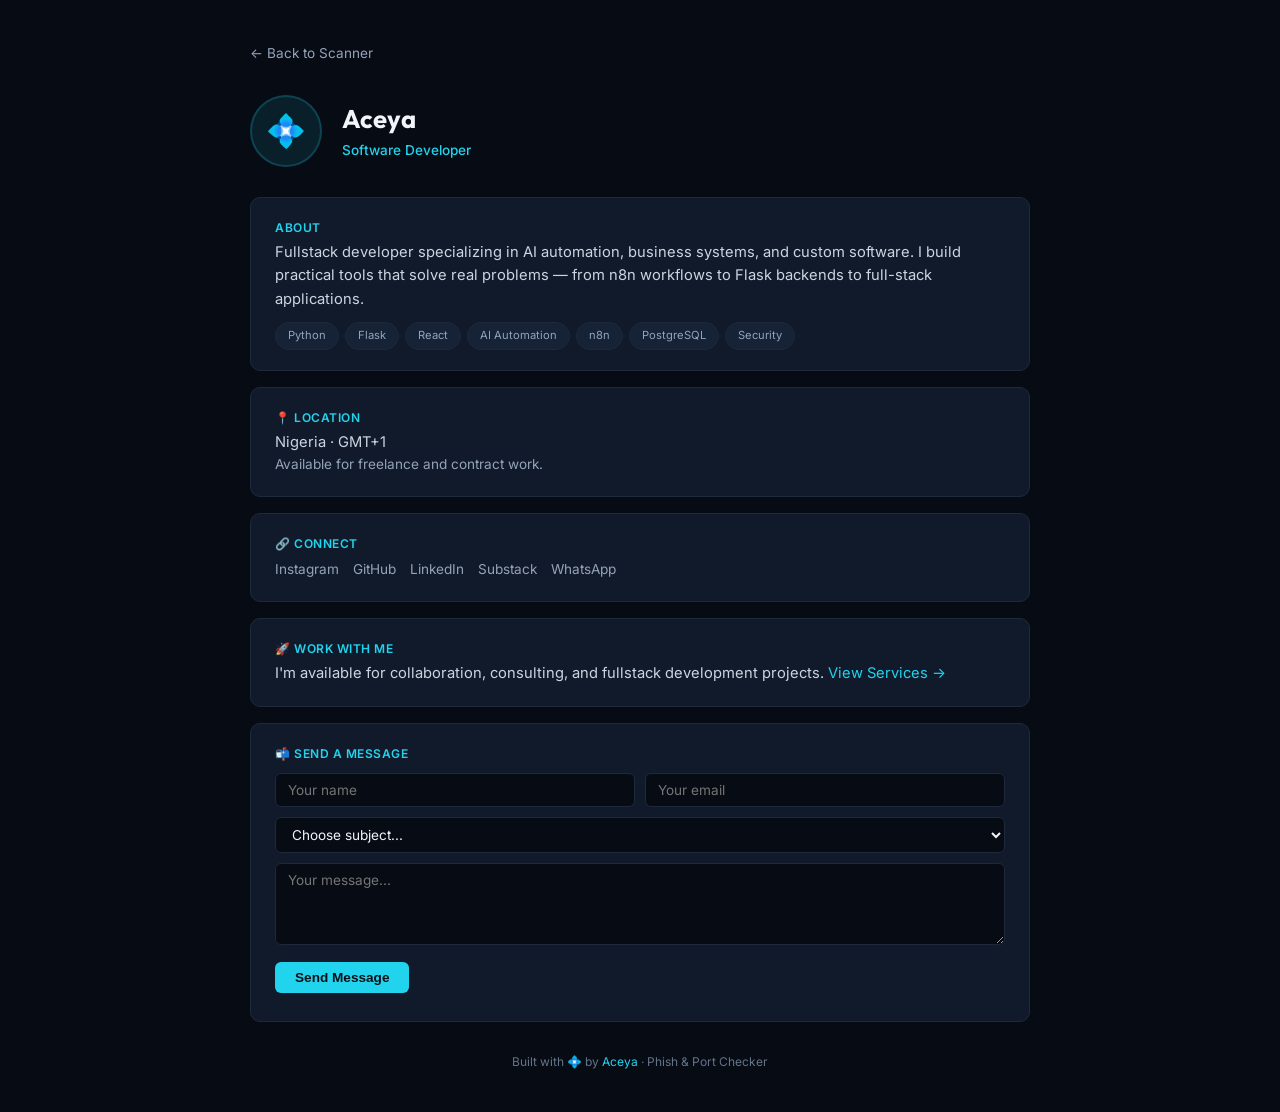
==== frontend/developer.html @ 5650d4c3 "initial commit" ====
<!DOCTYPE html>
<html lang="en">
<head>
    <meta charset="UTF-8" />
    <meta name="viewport" content="width=device-width, initial-scale=1.0" />
    <title>About · Phish&port</title>
    <link rel="icon" href="data:image/svg+xml,<svg xmlns='http://www.w3.org/2000/svg' viewBox='0 0 100 100'><text y='.9em' font-size='90'>💠</text></svg>" />
    <link rel="preconnect" href="https://fonts.googleapis.com" />
    <link href="https://fonts.googleapis.com/css2?family=Inter:wght@400;500;600;700&family=Outfit:wght@400;500;600;700;800&family=JetBrains+Mono:wght@400;500&display=swap" rel="stylesheet" />
    <style>
        :root {
            --bg: #070B14;
            --surface: #111A2A;
            --surface-2: #162235;
            --border: #1E293B;
            --text: #F1F5F9;
            --text-soft: #CBD5E1;
            --muted: #94A3B8;
            --faint: #64748B;
            --cyan: #22D3EE;
            --radius: 10px;
        }
        * { margin:0; padding:0; box-sizing:border-box; }
        body {
            background: var(--bg);
            color: var(--text);
            font-family: "Inter", system-ui, sans-serif;
            line-height: 1.6;
            padding: 40px 20px;
            max-width: 820px;
            margin: 0 auto;
        }
        a { color: var(--cyan); text-decoration: none; }
        a:hover { text-decoration: underline; }

        .back-link {
            display: inline-block;
            margin-bottom: 30px;
            font-size: 0.85rem;
            color: var(--muted);
        }
        .back-link:hover { color: var(--cyan); text-decoration: none; }

        .profile {
            display: flex;
            align-items: center;
            gap: 20px;
            margin-bottom: 30px;
        }
        .avatar {
            width: 72px;
            height: 72px;
            border-radius: 50%;
            background: rgba(34, 211, 238, 0.1);
            border: 2px solid rgba(34, 211, 238, 0.2);
            display: flex;
            align-items: center;
            justify-content: center;
            font-size: 2rem;
            flex-shrink: 0;
        }
        .profile h1 {
            font-family: "Outfit", sans-serif;
            font-size: 1.6rem;
            font-weight: 700;
        }
        .profile .role {
            color: var(--cyan);
            font-size: 0.85rem;
            font-weight: 500;
        }

        .section {
            background: var(--surface);
            border: 1px solid var(--border);
            border-radius: var(--radius);
            padding: 20px 24px;
            margin-bottom: 16px;
        }
        .section h2 {
            font-size: 0.75rem;
            font-weight: 600;
            color: var(--cyan);
            text-transform: uppercase;
            letter-spacing: 0.5px;
            margin-bottom: 4px;
        }
        .section p {
            color: var(--text-soft);
            font-size: 0.92rem;
        }
        .section .muted {
            color: var(--muted);
            font-size: 0.85rem;
        }

        .tags {
            display: flex;
            flex-wrap: wrap;
            gap: 6px;
            margin-top: 10px;
        }
        .tag {
            background: var(--surface-2);
            border: 1px solid var(--border);
            padding: 4px 12px;
            border-radius: 20px;
            font-size: 0.7rem;
            color: var(--muted);
        }

        .links {
            display: flex;
            flex-wrap: wrap;
            gap: 14px;
            margin-top: 6px;
        }
        .links a {
            font-size: 0.85rem;
            color: var(--muted);
            transition: 0.2s;
        }
        .links a:hover {
            color: var(--cyan);
            text-decoration: none;
        }

        .footer-note {
            margin-top: 30px;
            font-size: 0.75rem;
            color: var(--faint);
            text-align: center;
        }
        .footer-note a {
            color: var(--cyan);
        }

        input, select, textarea {
            font-family: "Inter", system-ui, sans-serif;
        }
        input:focus, select:focus, textarea:focus {
            outline: none;
            border-color: var(--cyan) !important;
            box-shadow: 0 0 0 2px rgba(34, 211, 238, 0.08);
        }

        @media (max-width: 500px) {
            .profile { flex-direction: column; text-align: center; }
            body { padding: 24px 16px; }
        }
    </style>
</head>
<body>

    <a href="/" class="back-link">← Back to Scanner</a>

    <div class="profile">
        <div class="avatar">💠</div>
        <div>
            <h1>Aceya</h1>
            <div class="role">Software Developer</div>
        </div>
    </div>

    <div class="section">
        <h2>About</h2>
        <p>
            Fullstack developer specializing in AI automation, business systems, and custom software.
            I build practical tools that solve real problems — from n8n workflows to Flask backends to full-stack applications.
        </p>
        <div class="tags">
            <span class="tag">Python</span>
            <span class="tag">Flask</span>
            <span class="tag">React</span>
            <span class="tag">AI Automation</span>
            <span class="tag">n8n</span>
            <span class="tag">PostgreSQL</span>
            <span class="tag">Security</span>
        </div>
    </div>

    <div class="section">
        <h2>📍 Location</h2>
        <p>Nigeria · GMT+1</p>
        <p class="muted">Available for freelance and contract work.</p>
    </div>

    <div class="section">
        <h2>🔗 Connect</h2>
        <div class="links">
            <a href="https://www.instagram.com/aceyathedeveloper/" target="_blank">Instagram</a>
            <a href="https://github.com/aceyatech-ui" target="_blank">GitHub</a>
            <a href="https://www.linkedin.com/in/chisom-okafor-5859b93a8" target="_blank">LinkedIn</a>
            <a href="https://aceyaai.substack.com" target="_blank">Substack</a>
            <a href="https://wa.me/2349057533854" target="_blank">WhatsApp</a>
        </div>
    </div>

    <div class="section">
        <h2>🚀 Work With Me</h2>
        <p>
            I'm available for collaboration, consulting, and fullstack development projects.
            <a href="https://aceya-systems.vercel.app/services.html" target="_blank">View Services →</a>
        </p>
    </div>

    <div class="section">
        <h2>📬 Send a Message</h2>
        <form id="contactForm" style="margin-top: 10px;">
            <div style="display:grid; grid-template-columns:1fr 1fr; gap:10px; margin-bottom:10px;">
                <input type="text" id="devName" placeholder="Your name" style="padding:8px 12px; background:#070B14; border:1px solid var(--border); border-radius:6px; color:var(--text); font-size:0.85rem; width:100%;" required />
                <input type="email" id="devEmail" placeholder="Your email" style="padding:8px 12px; background:#070B14; border:1px solid var(--border); border-radius:6px; color:var(--text); font-size:0.85rem; width:100%;" required />
            </div>
            <select id="devSubject" style="width:100%; padding:8px 12px; background:#070B14; border:1px solid var(--border); border-radius:6px; color:var(--text); font-size:0.85rem; margin-bottom:10px;">
                <option value="">Choose subject...</option>
                <option value="Complaint">Complaint</option>
                <option value="Inquiry">Inquiry</option>
                <option value="Collaboration">Collaboration</option>
                <option value="Partnership">Partnership</option>
                <option value="Other">Other</option>
            </select>
            <textarea id="devMessage" rows="4" placeholder="Your message..." style="width:100%; padding:8px 12px; background:#070B14; border:1px solid var(--border); border-radius:6px; color:var(--text); font-size:0.85rem; resize:vertical; font-family:inherit; margin-bottom:10px;" required></textarea>
            <button type="submit" style="padding:8px 20px; background:var(--cyan); color:#061018; border:none; border-radius:6px; font-weight:600; font-size:0.85rem; cursor:pointer;">Send Message</button>
            <div id="devFormResult" style="margin-top:8px; font-size:0.8rem; color:var(--muted);"></div>
        </form>
    </div>

    <div class="footer-note">
        Built with 💠 by <a href="/">Aceya</a> · Phish &amp; Port Checker
    </div>

    <script>
        document.getElementById('contactForm')?.addEventListener('submit', async function(e) {
            e.preventDefault();
            const name = document.getElementById('devName').value.trim();
            const email = document.getElementById('devEmail').value.trim();
            const subject = document.getElementById('devSubject').value;
            const message = document.getElementById('devMessage').value.trim();
            const result = document.getElementById('devFormResult');
            const btn = this.querySelector('button[type="submit"]');

            if (!name || !email || !subject || !message) {
                result.textContent = 'Please fill in all fields.';
                result.style.color = '#FB7185';
                return;
            }

            btn.disabled = true;
            btn.textContent = 'Sending...';
            result.textContent = '';

            try {
                const res = await fetch('/api/contact', {
                    method: 'POST',
                    headers: { 'Content-Type': 'application/json' },
                    body: JSON.stringify({ name, email, subject, message })
                });
                const data = await res.json();
                if (res.ok) {
                    result.textContent = '✅ Message sent! I\'ll get back to you soon.';
                    result.style.color = '#34D399';
                    this.reset();
                } else {
                    result.textContent = '❌ ' + (data.msg || 'Failed to send.');
                    result.style.color = '#FB7185';
                }
            } catch (err) {
                result.textContent = '❌ Network error. Please try again.';
                result.style.color = '#FB7185';
            }
            btn.disabled = false;
            btn.textContent = 'Send Message';
        });
    </script>
</body>
</html>
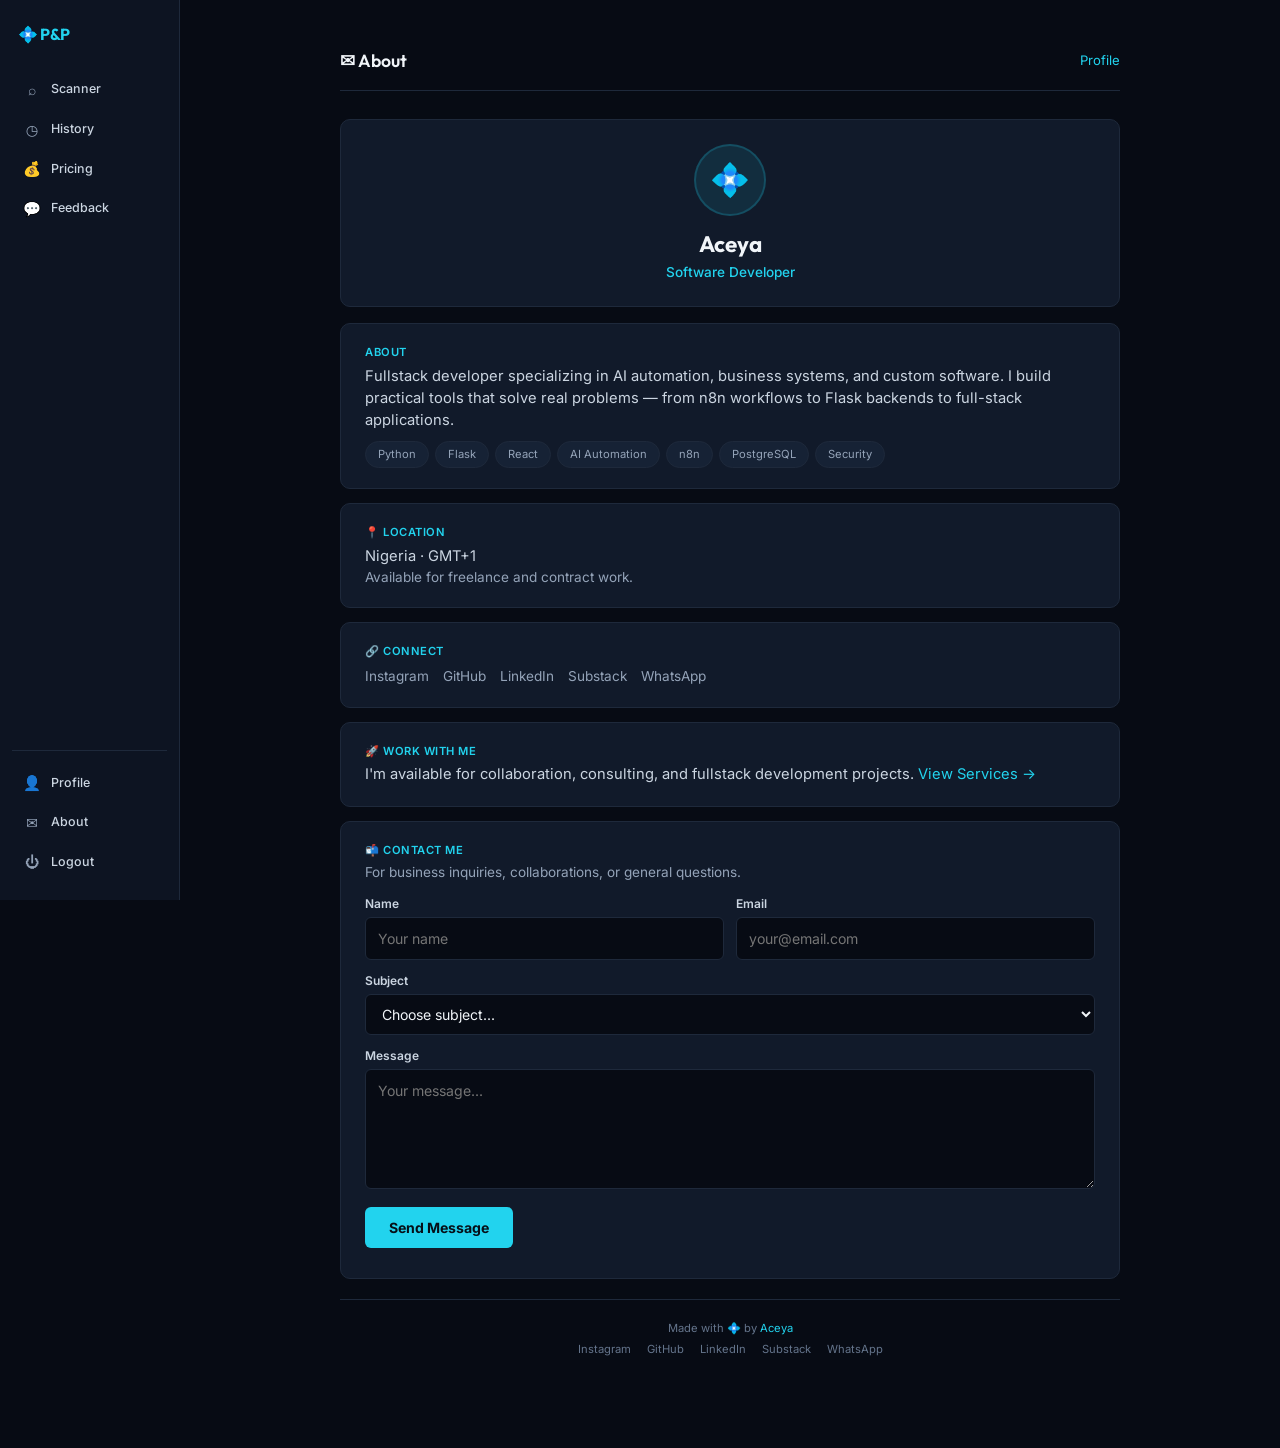
==== commit 3b9c8961: "Updated the frontend with new pages and modifications to existing ones. Added dashboard, feedback, h" ====
--- a/frontend/developer.html
+++ b/frontend/developer.html
@@ -3,51 +3,53 @@
 <head>
     <meta charset="UTF-8" />
     <meta name="viewport" content="width=device-width, initial-scale=1.0" />
-    <title>About · Phish&port</title>
+    <title>About · Phish & Port</title>
     <link rel="icon" href="data:image/svg+xml,<svg xmlns='http://www.w3.org/2000/svg' viewBox='0 0 100 100'><text y='.9em' font-size='90'>💠</text></svg>" />
+    <link rel="stylesheet" href="style.css" />
     <link rel="preconnect" href="https://fonts.googleapis.com" />
     <link href="https://fonts.googleapis.com/css2?family=Inter:wght@400;500;600;700&family=Outfit:wght@400;500;600;700;800&family=JetBrains+Mono:wght@400;500&display=swap" rel="stylesheet" />
     <style>
-        :root {
-            --bg: #070B14;
-            --surface: #111A2A;
-            --surface-2: #162235;
-            --border: #1E293B;
-            --text: #F1F5F9;
-            --text-soft: #CBD5E1;
-            --muted: #94A3B8;
-            --faint: #64748B;
-            --cyan: #22D3EE;
-            --radius: 10px;
-        }
-        * { margin:0; padding:0; box-sizing:border-box; }
-        body {
-            background: var(--bg);
-            color: var(--text);
-            font-family: "Inter", system-ui, sans-serif;
-            line-height: 1.6;
-            padding: 40px 20px;
+        .page {
             max-width: 820px;
             margin: 0 auto;
-        }
-        a { color: var(--cyan); text-decoration: none; }
-        a:hover { text-decoration: underline; }
-
-        .back-link {
-            display: inline-block;
-            margin-bottom: 30px;
-            font-size: 0.85rem;
+            padding: 24px 20px 40px;
+        }
+        .page-header {
+            display: flex;
+            justify-content: space-between;
+            align-items: center;
+            padding-bottom: 16px;
+            border-bottom: 1px solid var(--border);
+            margin-bottom: 28px;
+        }
+        .page-header h1 {
+            font-family: "Outfit", sans-serif;
+            font-size: 1.1rem;
+            font-weight: 600;
+            color: var(--text);
+            margin: 0;
+        }
+        .page-header .user {
             color: var(--muted);
-        }
-        .back-link:hover { color: var(--cyan); text-decoration: none; }
-
-        .profile {
-            display: flex;
-            align-items: center;
-            gap: 20px;
-            margin-bottom: 30px;
-        }
-        .avatar {
+            font-size: 0.82rem;
+        }
+        .page-header .user a {
+            color: var(--cyan);
+            text-decoration: none;
+        }
+        .page-header .user a:hover {
+            text-decoration: underline;
+        }
+
+        .profile-card {
+            background: var(--surface);
+            border: 1px solid var(--border);
+            border-radius: 10px;
+            padding: 24px;
+            text-align: center;
+            margin-bottom: 16px;
+        }
+        .profile-card .avatar {
             width: 72px;
             height: 72px;
             border-radius: 50%;
@@ -57,14 +59,14 @@
             align-items: center;
             justify-content: center;
             font-size: 2rem;
-            flex-shrink: 0;
-        }
-        .profile h1 {
+            margin: 0 auto 12px;
+        }
+        .profile-card .name {
             font-family: "Outfit", sans-serif;
-            font-size: 1.6rem;
+            font-size: 1.4rem;
             font-weight: 700;
         }
-        .profile .role {
+        .profile-card .role {
             color: var(--cyan);
             font-size: 0.85rem;
             font-weight: 500;
@@ -73,21 +75,22 @@
         .section {
             background: var(--surface);
             border: 1px solid var(--border);
-            border-radius: var(--radius);
+            border-radius: 10px;
             padding: 20px 24px;
-            margin-bottom: 16px;
+            margin-bottom: 14px;
         }
         .section h2 {
-            font-size: 0.75rem;
+            font-size: 0.7rem;
             font-weight: 600;
             color: var(--cyan);
             text-transform: uppercase;
             letter-spacing: 0.5px;
-            margin-bottom: 4px;
+            margin: 0 0 4px;
         }
         .section p {
             color: var(--text-soft);
             font-size: 0.92rem;
+            margin: 0;
         }
         .section .muted {
             color: var(--muted);
@@ -118,6 +121,7 @@
         .links a {
             font-size: 0.85rem;
             color: var(--muted);
+            text-decoration: none;
             transition: 0.2s;
         }
         .links a:hover {
@@ -125,109 +129,258 @@
             text-decoration: none;
         }
 
-        .footer-note {
-            margin-top: 30px;
+        /* Contact form */
+        .contact-form input,
+        .contact-form select,
+        .contact-form textarea {
+            width: 100%;
+            padding: 10px 12px;
+            background: var(--bg);
+            border: 1px solid var(--border);
+            border-radius: 6px;
+            color: var(--text);
+            font-size: 0.88rem;
+            font-family: "Inter", system-ui, sans-serif;
+        }
+        .contact-form input:focus,
+        .contact-form select:focus,
+        .contact-form textarea:focus {
+            outline: none;
+            border-color: var(--cyan);
+            box-shadow: 0 0 0 2px rgba(34, 211, 238, 0.08);
+        }
+        .contact-form textarea {
+            resize: vertical;
+            min-height: 120px;
+        }
+        .contact-form .form-group {
+            margin-bottom: 12px;
+        }
+        .contact-form .form-group label {
+            display: block;
             font-size: 0.75rem;
+            font-weight: 600;
+            color: var(--text-soft);
+            margin-bottom: 4px;
+        }
+        .contact-form .btn {
+            padding: 10px 24px;
+            background: var(--cyan);
+            color: #061018;
+            border: none;
+            border-radius: 6px;
+            font-weight: 700;
+            font-size: 0.88rem;
+            cursor: pointer;
+            transition: 0.2s;
+        }
+        .contact-form .btn:hover {
+            background: #67E8F9;
+        }
+        .contact-form .btn:disabled {
+            opacity: 0.4;
+            cursor: not-allowed;
+        }
+        .contact-form .result {
+            margin-top: 10px;
+            font-size: 0.85rem;
+        }
+        .contact-form .result.success {
+            color: var(--green);
+        }
+        .contact-form .result.error {
+            color: var(--red);
+        }
+        .form-row {
+            display: grid;
+            grid-template-columns: 1fr 1fr;
+            gap: 12px;
+        }
+
+        .page-footer {
+            text-align: center;
+            padding: 20px 0 10px;
+            border-top: 1px solid var(--border);
+            margin-top: 20px;
+        }
+        .page-footer .links {
+            display: flex;
+            justify-content: center;
+            gap: 16px;
+            flex-wrap: wrap;
+            margin-top: 4px;
+        }
+        .page-footer .links a {
             color: var(--faint);
-            text-align: center;
-        }
-        .footer-note a {
-            color: var(--cyan);
-        }
-
-        input, select, textarea {
-            font-family: "Inter", system-ui, sans-serif;
-        }
-        input:focus, select:focus, textarea:focus {
-            outline: none;
-            border-color: var(--cyan) !important;
-            box-shadow: 0 0 0 2px rgba(34, 211, 238, 0.08);
-        }
-
-        @media (max-width: 500px) {
-            .profile { flex-direction: column; text-align: center; }
-            body { padding: 24px 16px; }
+            font-size: 0.7rem;
+            text-decoration: none;
+            transition: color 0.2s;
+        }
+        .page-footer .links a:hover {
+            color: var(--cyan);
+        }
+        .page-footer p {
+            font-size: 0.7rem;
+            color: var(--faint);
+            margin: 0 0 4px;
+        }
+        .page-footer p a {
+            color: var(--cyan);
+            text-decoration: none;
+        }
+
+        @media (max-width: 600px) {
+            .page {
+                padding: 16px 14px 30px;
+            }
+            .profile-card {
+                padding: 18px 16px;
+            }
+            .section {
+                padding: 16px 18px;
+            }
+            .form-row {
+                grid-template-columns: 1fr;
+            }
         }
     </style>
 </head>
 <body>
 
-    <a href="/" class="back-link">← Back to Scanner</a>
-
-    <div class="profile">
-        <div class="avatar">💠</div>
-        <div>
-            <h1>Aceya</h1>
-            <div class="role">Software Developer</div>
+    <!-- Sidebar -->
+    <aside class="sidebar" id="sidebar">
+        <div class="logo">💠 P&amp;P</div>
+        <nav>
+            <a href="newscan.html"><span>⌕</span> Scanner</a>
+            <a href="history.html"><span>◷</span> History</a>
+            <a href="pricing.html"><span>💰</span> Pricing</a>
+            <a href="feedback.html"><span>💬</span> Feedback</a>
+        </nav>
+        <div class="sidebar-footer">
+            <a href="dashboard.html"><span>👤</span> Profile</a>
+            <a href="developer.html" class="active"><span>✉</span> About</a>
+            <a href="logout.html"><span>⏻</span> Logout</a>
         </div>
-    </div>
-
-    <div class="section">
-        <h2>About</h2>
-        <p>
-            Fullstack developer specializing in AI automation, business systems, and custom software.
-            I build practical tools that solve real problems — from n8n workflows to Flask backends to full-stack applications.
-        </p>
-        <div class="tags">
-            <span class="tag">Python</span>
-            <span class="tag">Flask</span>
-            <span class="tag">React</span>
-            <span class="tag">AI Automation</span>
-            <span class="tag">n8n</span>
-            <span class="tag">PostgreSQL</span>
-            <span class="tag">Security</span>
+    </aside>
+
+    <!-- Main -->
+    <main class="main-content">
+
+        <div class="page">
+
+            <!-- Header -->
+            <header class="page-header">
+                <h1>✉ About</h1>
+                <div class="user">
+                    <span id="username-display"></span>
+                    <a href="dashboard.html">Profile</a>
+                </div>
+            </header>
+
+            <!-- Profile -->
+            <div class="profile-card">
+                <div class="avatar">💠</div>
+                <div class="name">Aceya</div>
+                <div class="role">Software Developer</div>
+            </div>
+
+            <!-- About -->
+            <div class="section">
+                <h2>About</h2>
+                <p>
+                    Fullstack developer specializing in AI automation, business systems, and custom software.
+                    I build practical tools that solve real problems — from n8n workflows to Flask backends to full-stack applications.
+                </p>
+                <div class="tags">
+                    <span class="tag">Python</span>
+                    <span class="tag">Flask</span>
+                    <span class="tag">React</span>
+                    <span class="tag">AI Automation</span>
+                    <span class="tag">n8n</span>
+                    <span class="tag">PostgreSQL</span>
+                    <span class="tag">Security</span>
+                </div>
+            </div>
+
+            <!-- Location -->
+            <div class="section">
+                <h2>📍 Location</h2>
+                <p>Nigeria · GMT+1</p>
+                <p class="muted">Available for freelance and contract work.</p>
+            </div>
+
+            <!-- Connect -->
+            <div class="section">
+                <h2>🔗 Connect</h2>
+                <div class="links">
+                    <a href="https://www.instagram.com/aceyathedeveloper/" target="_blank">Instagram</a>
+                    <a href="https://github.com/aceyatech-ui" target="_blank">GitHub</a>
+                    <a href="https://www.linkedin.com/in/chisom-okafor-5859b93a8" target="_blank">LinkedIn</a>
+                    <a href="https://aceyaai.substack.com" target="_blank">Substack</a>
+                    <a href="https://wa.me/2349057533854" target="_blank">WhatsApp</a>
+                </div>
+            </div>
+
+            <!-- Services -->
+            <div class="section">
+                <h2>🚀 Work With Me</h2>
+                <p>
+                    I'm available for collaboration, consulting, and fullstack development projects.
+                    <a href="https://aceya-service-page.vercel.app" target="_blank" style="color:var(--cyan);">View Services →</a>
+                </p>
+            </div>
+
+            <!-- Contact Form -->
+            <div class="section">
+                <h2>📬 Contact Me</h2>
+                <p style="font-size:0.85rem;color:var(--muted);margin-bottom:12px;">
+                    For business inquiries, collaborations, or general questions.
+                </p>
+                <form class="contact-form" id="contactForm">
+                    <div class="form-row">
+                        <div class="form-group">
+                            <label for="devName">Name</label>
+                            <input type="text" id="devName" placeholder="Your name" required />
+                        </div>
+                        <div class="form-group">
+                            <label for="devEmail">Email</label>
+                            <input type="email" id="devEmail" placeholder="your@email.com" required />
+                        </div>
+                    </div>
+                    <div class="form-group">
+                        <label for="devSubject">Subject</label>
+                        <select id="devSubject">
+                            <option value="">Choose subject...</option>
+                            <option value="Business Inquiry">💼 Business Inquiry</option>
+                            <option value="Collaboration">🤝 Collaboration</option>
+                            <option value="Partnership">🔗 Partnership</option>
+                            <option value="Other">📬 Other</option>
+                        </select>
+                    </div>
+                    <div class="form-group">
+                        <label for="devMessage">Message</label>
+                        <textarea id="devMessage" rows="4" placeholder="Your message..." required></textarea>
+                    </div>
+                    <button type="submit" class="btn">Send Message</button>
+                    <div class="result" id="devFormResult"></div>
+                </form>
+            </div>
+
+            <!-- Footer -->
+            <footer class="page-footer">
+                <p>Made with 💠 by <a href="developer.html">Aceya</a></p>
+                <div class="links">
+                    <a href="https://www.instagram.com/aceyathedeveloper/" target="_blank">Instagram</a>
+                    <a href="https://github.com/aceyatech-ui" target="_blank">GitHub</a>
+                    <a href="https://www.linkedin.com/in/chisom-okafor-5859b93a8" target="_blank">LinkedIn</a>
+                    <a href="https://aceyaai.substack.com" target="_blank">Substack</a>
+                    <a href="https://wa.me/2349057533854" target="_blank">WhatsApp</a>
+                </div>
+            </footer>
+
         </div>
-    </div>
-
-    <div class="section">
-        <h2>📍 Location</h2>
-        <p>Nigeria · GMT+1</p>
-        <p class="muted">Available for freelance and contract work.</p>
-    </div>
-
-    <div class="section">
-        <h2>🔗 Connect</h2>
-        <div class="links">
-            <a href="https://www.instagram.com/aceyathedeveloper/" target="_blank">Instagram</a>
-            <a href="https://github.com/aceyatech-ui" target="_blank">GitHub</a>
-            <a href="https://www.linkedin.com/in/chisom-okafor-5859b93a8" target="_blank">LinkedIn</a>
-            <a href="https://aceyaai.substack.com" target="_blank">Substack</a>
-            <a href="https://wa.me/2349057533854" target="_blank">WhatsApp</a>
-        </div>
-    </div>
-
-    <div class="section">
-        <h2>🚀 Work With Me</h2>
-        <p>
-            I'm available for collaboration, consulting, and fullstack development projects.
-            <a href="https://aceya-systems.vercel.app/services.html" target="_blank">View Services →</a>
-        </p>
-    </div>
-
-    <div class="section">
-        <h2>📬 Send a Message</h2>
-        <form id="contactForm" style="margin-top: 10px;">
-            <div style="display:grid; grid-template-columns:1fr 1fr; gap:10px; margin-bottom:10px;">
-                <input type="text" id="devName" placeholder="Your name" style="padding:8px 12px; background:#070B14; border:1px solid var(--border); border-radius:6px; color:var(--text); font-size:0.85rem; width:100%;" required />
-                <input type="email" id="devEmail" placeholder="Your email" style="padding:8px 12px; background:#070B14; border:1px solid var(--border); border-radius:6px; color:var(--text); font-size:0.85rem; width:100%;" required />
-            </div>
-            <select id="devSubject" style="width:100%; padding:8px 12px; background:#070B14; border:1px solid var(--border); border-radius:6px; color:var(--text); font-size:0.85rem; margin-bottom:10px;">
-                <option value="">Choose subject...</option>
-                <option value="Complaint">Complaint</option>
-                <option value="Inquiry">Inquiry</option>
-                <option value="Collaboration">Collaboration</option>
-                <option value="Partnership">Partnership</option>
-                <option value="Other">Other</option>
-            </select>
-            <textarea id="devMessage" rows="4" placeholder="Your message..." style="width:100%; padding:8px 12px; background:#070B14; border:1px solid var(--border); border-radius:6px; color:var(--text); font-size:0.85rem; resize:vertical; font-family:inherit; margin-bottom:10px;" required></textarea>
-            <button type="submit" style="padding:8px 20px; background:var(--cyan); color:#061018; border:none; border-radius:6px; font-weight:600; font-size:0.85rem; cursor:pointer;">Send Message</button>
-            <div id="devFormResult" style="margin-top:8px; font-size:0.8rem; color:var(--muted);"></div>
-        </form>
-    </div>
-
-    <div class="footer-note">
-        Built with 💠 by <a href="/">Aceya</a> · Phish &amp; Port Checker
-    </div>
+
+    </main>
 
     <script>
         document.getElementById('contactForm')?.addEventListener('submit', async function(e) {
@@ -241,13 +394,14 @@
 
             if (!name || !email || !subject || !message) {
                 result.textContent = 'Please fill in all fields.';
-                result.style.color = '#FB7185';
+                result.className = 'result error';
                 return;
             }
 
             btn.disabled = true;
             btn.textContent = 'Sending...';
             result.textContent = '';
+            result.className = 'result';
 
             try {
                 const res = await fetch('/api/contact', {
@@ -258,19 +412,20 @@
                 const data = await res.json();
                 if (res.ok) {
                     result.textContent = '✅ Message sent! I\'ll get back to you soon.';
-                    result.style.color = '#34D399';
+                    result.className = 'result success';
                     this.reset();
                 } else {
                     result.textContent = '❌ ' + (data.msg || 'Failed to send.');
-                    result.style.color = '#FB7185';
+                    result.className = 'result error';
                 }
             } catch (err) {
                 result.textContent = '❌ Network error. Please try again.';
-                result.style.color = '#FB7185';
+                result.className = 'result error';
             }
             btn.disabled = false;
             btn.textContent = 'Send Message';
         });
     </script>
+
 </body>
 </html>
--- a/frontend/style.css
+++ b/frontend/style.css
@@ -0,0 +1,680 @@
+/* =========================================================
+   Phish&port Checker — Complete Styles
+   ========================================================= */
+
+:root {
+    --bg: #070B14;
+    --sidebar: #0D1422;
+    --surface: #111A2A;
+    --surface-2: #162235;
+    --border: #1E293B;
+    --border-light: #30445F;
+    --text: #F1F5F9;
+    --text-soft: #CBD5E1;
+    --muted: #94A3B8;
+    --faint: #64748B;
+    --cyan: #22D3EE;
+    --blue: #38BDF8;
+    --green: #34D399;
+    --amber: #FBBF24;
+    --red: #FB7185;
+    --radius: 10px;
+}
+
+* { margin:0; padding:0; box-sizing:border-box; }
+html { scroll-behavior: smooth; }
+body {
+    background: var(--bg);
+    color: var(--text);
+    font-family: "Inter", system-ui, sans-serif;
+    min-height: 100vh;
+    line-height: 1.5;
+}
+button, input, select, textarea { font: inherit; }
+button { cursor: pointer; }
+a { color: inherit; text-decoration: none; }
+
+/* =========================================================
+   SIDEBAR
+   ========================================================= */
+
+.sidebar {
+    width: 180px;
+    background: var(--sidebar);
+    border-right: 1px solid var(--border);
+    padding: 20px 12px;
+    display: flex;
+    flex-direction: column;
+    position: fixed;
+    inset: 0 auto 0 0;
+    z-index: 50;
+}
+
+.logo {
+    font-family: "Outfit", sans-serif;
+    font-size: 1rem;
+    font-weight: 700;
+    color: var(--cyan);
+    padding: 2px 6px;
+    margin-bottom: 24px;
+    letter-spacing: -0.3px;
+}
+
+.sidebar nav { display: flex; flex-direction: column; gap: 4px; }
+.sidebar nav a,
+.sidebar-footer a {
+    min-height: 34px;
+    display: flex;
+    align-items: center;
+    gap: 10px;
+    padding: 6px 10px;
+    border-radius: 6px;
+    color: var(--text-soft);
+    font-size: 0.78rem;
+    font-weight: 500;
+    border: 1px solid transparent;
+    transition: 0.15s ease;
+}
+.sidebar nav a span,
+.sidebar-footer a span { width: 18px; text-align: center; color: var(--muted); font-size: 0.9rem; }
+.sidebar nav a:hover,
+.sidebar-footer a:hover {
+    background: var(--surface);
+    border-color: var(--border);
+    color: var(--text);
+}
+.sidebar nav a.active {
+    background: rgba(34, 211, 238, 0.08);
+    border-color: rgba(34, 211, 238, 0.2);
+    color: var(--cyan);
+}
+.sidebar nav a.active span { color: var(--cyan); }
+
+.sidebar-footer {
+    margin-top: auto;
+    padding-top: 14px;
+    border-top: 1px solid var(--border);
+    display: flex;
+    flex-direction: column;
+    gap: 4px;
+}
+.sidebar-footer #upgrade-btn {
+    background: rgba(34, 211, 238, 0.07);
+    border-color: rgba(34, 211, 238, 0.15);
+    color: var(--cyan) !important;
+}
+.sidebar-footer #upgrade-btn:hover { background: rgba(34, 211, 238, 0.14); }
+
+/* =========================================================
+   MAIN
+   ========================================================= */
+
+.main-content {
+    margin-left: 180px;
+    width: calc(100% - 180px);
+    min-height: 100vh;
+    padding: 24px 32px 40px;
+}
+.main-content > * { max-width: 1000px; margin-left: auto; margin-right: auto; }
+
+/* =========================================================
+   HEADER
+   ========================================================= */
+
+header {
+    display: flex;
+    justify-content: space-between;
+    align-items: center;
+    margin-bottom: 28px;
+    min-height: 40px;
+}
+.greeting {
+    font-family: "Outfit", sans-serif;
+    font-size: 1.1rem;
+    font-weight: 600;
+}
+.username-display {
+    font-family: "Outfit", sans-serif;
+    font-weight: 600;
+    color: var(--text);
+}
+.user-info {
+    display: flex;
+    align-items: center;
+    gap: 12px;
+    color: var(--muted);
+    font-size: 0.85rem;
+}
+.upgrade-btn {
+    border: 1px solid rgba(34, 211, 238, 0.3);
+    background: rgba(34, 211, 238, 0.08);
+    color: var(--cyan);
+    padding: 5px 14px;
+    border-radius: 6px;
+    font-size: 0.72rem;
+    font-weight: 600;
+    transition: 0.15s ease;
+}
+.upgrade-btn:hover { background: rgba(34, 211, 238, 0.16); }
+
+/* =========================================================
+   VIEWS
+   ========================================================= */
+
+.view { display: block; }
+
+/* =========================================================
+   SCANNER CARD
+   ========================================================= */
+
+.scanner-card {
+    padding: 28px 28px 24px;
+    background: var(--surface);
+    border: 1px solid var(--border);
+    border-radius: var(--radius);
+    margin-bottom: 20px;
+}
+
+.scanner-header h2 {
+    font-family: "Outfit", sans-serif;
+    font-size: 1.3rem;
+    font-weight: 700;
+    color: var(--text);
+}
+.scanner-sub {
+    font-size: 0.95rem;
+    color: var(--cyan);
+    font-weight: 500;
+    margin-top: 4px;
+}
+.scanner-desc {
+    font-size: 0.85rem;
+    color: var(--muted);
+    margin-top: 6px;
+}
+
+.free-counter {
+    font-size: 0.85rem;
+    color: var(--muted);
+    margin: 16px 0 12px;
+}
+.counter-num {
+    color: var(--cyan);
+    font-weight: 700;
+    font-size: 0.95rem;
+}
+
+.scan-row {
+    display: flex;
+    gap: 10px;
+}
+.scan-row input {
+    flex: 1;
+    padding: 12px 16px;
+    background: var(--bg);
+    border: 1px solid var(--border);
+    border-radius: 8px;
+    color: var(--text);
+    font-size: 0.9rem;
+}
+.scan-row input:focus {
+    outline: none;
+    border-color: var(--cyan);
+    box-shadow: 0 0 0 3px rgba(34, 211, 238, 0.08);
+}
+.scan-row input::placeholder { color: var(--faint); }
+.scan-row button {
+    padding: 12px 28px;
+    background: var(--cyan);
+    color: #061018;
+    border: none;
+    border-radius: 8px;
+    font-weight: 700;
+    font-size: 0.9rem;
+    transition: 0.15s ease;
+}
+.scan-row button:hover { background: #67E8F9; }
+.scan-row button:disabled { opacity: 0.4; cursor: not-allowed; }
+#scan-message { margin-top: 12px; font-size: 0.85rem; color: var(--muted); }
+#scan-message a { color: var(--cyan); font-weight: 500; }
+
+/* =========================================================
+   STATS ROW
+   ========================================================= */
+
+.stats-row {
+    display: grid;
+    grid-template-columns: repeat(3, 1fr);
+    gap: 14px;
+    margin-bottom: 20px;
+}
+.stat {
+    padding: 16px 18px;
+    background: var(--surface);
+    border: 1px solid var(--border);
+    border-radius: var(--radius);
+}
+.stat-label {
+    display: block;
+    font-size: 0.72rem;
+    color: var(--muted);
+    text-transform: uppercase;
+    letter-spacing: 0.4px;
+    font-weight: 500;
+}
+.stat-value {
+    font-size: 1.5rem;
+    font-weight: 700;
+    margin-top: 4px;
+}
+.stat-safe .stat-value { color: var(--green); }
+.stat-findings .stat-value { color: var(--amber); }
+
+/* =========================================================
+   HISTORY
+   ========================================================= */
+
+.history-card {
+    background: var(--surface);
+    border: 1px solid var(--border);
+    border-radius: var(--radius);
+    overflow: hidden;
+}
+.history-header {
+    display: flex;
+    justify-content: space-between;
+    align-items: center;
+    padding: 12px 18px;
+    border-bottom: 1px solid var(--border);
+    font-size: 0.88rem;
+    font-weight: 600;
+    color: var(--text-soft);
+}
+#scan-list .scan-item {
+    display: grid;
+    grid-template-columns: 1fr auto 100px;
+    gap: 14px;
+    align-items: center;
+    padding: 10px 18px;
+    border-bottom: 1px solid rgba(30, 41, 59, 0.5);
+    cursor: pointer;
+    font-size: 0.85rem;
+    transition: 0.1s ease;
+}
+#scan-list .scan-item:last-child { border-bottom: none; }
+#scan-list .scan-item:hover { background: var(--surface-2); }
+.scan-item .target { font-weight: 500; overflow: hidden; text-overflow: ellipsis; white-space: nowrap; }
+.scan-item .score {
+    padding: 3px 10px;
+    border-radius: 4px;
+    font-size: 0.68rem;
+    font-weight: 650;
+    text-align: center;
+}
+.score.excellent { background: rgba(52, 211, 153, 0.12); color: var(--green); }
+.score.good { background: rgba(56, 189, 248, 0.12); color: var(--blue); }
+.score.warning { background: rgba(251, 191, 36, 0.12); color: var(--amber); }
+.score.critical { background: rgba(251, 113, 133, 0.12); color: var(--red); }
+.scan-item .date { color: var(--faint); font-size: 0.68rem; text-align: right; }
+
+/* =========================================================
+   RESULT VIEW
+   ========================================================= */
+
+.back-btn {
+    padding: 6px 14px;
+    background: var(--surface);
+    border: 1px solid var(--border);
+    border-radius: 6px;
+    color: var(--text-soft);
+    font-size: 0.82rem;
+    margin-bottom: 16px;
+}
+.back-btn:hover { color: var(--cyan); }
+
+.score-ring {
+    padding: 24px;
+    background: var(--surface);
+    border: 1px solid var(--border);
+    border-radius: var(--radius);
+    text-align: center;
+    margin-bottom: 16px;
+}
+.score-ring .circle {
+    width: 120px;
+    height: 120px;
+    border-radius: 50%;
+    display: inline-flex;
+    align-items: center;
+    justify-content: center;
+}
+.score-ring .circle .inner {
+    width: 84px;
+    height: 84px;
+    border-radius: 50%;
+    background: var(--surface);
+    display: flex;
+    flex-direction: column;
+    align-items: center;
+    justify-content: center;
+}
+.score-ring .circle .inner .number { font-size: 2.2rem; font-weight: 750; line-height: 1; }
+.score-ring .circle .inner .total { font-size: 0.65rem; color: var(--muted); }
+.score-ring .verdict { font-size: 1.1rem; font-weight: 700; margin-top: 10px; }
+.score-ring .subtext { font-size: 0.85rem; color: var(--muted); margin-top: 4px; }
+
+.breakdown {
+    background: var(--surface);
+    border: 1px solid var(--border);
+    border-radius: var(--radius);
+    padding: 16px 18px;
+    margin: 14px 0;
+}
+.breakdown td { padding: 6px 0; border-bottom: 1px solid rgba(30,41,59,0.5); }
+.breakdown tr:last-child td { border-bottom: none; }
+.breakdown .cat-name { color: var(--text-soft); font-size: 0.85rem; }
+.breakdown .cat-score { font-weight: 700; text-align: right; font-size: 0.85rem; }
+
+.findings { margin: 16px 0; }
+.findings h3 { font-size: 0.92rem; margin-bottom: 10px; }
+.finding {
+    padding: 14px 16px;
+    background: var(--surface);
+    border: 1px solid var(--border);
+    border-left: 3px solid var(--cyan);
+    border-radius: 6px;
+    margin-bottom: 8px;
+}
+.finding.critical { border-left-color: var(--red); }
+.finding.high { border-left-color: var(--orange); }
+.finding.medium { border-left-color: var(--amber); }
+.finding.low { border-left-color: var(--blue); }
+.finding .severity { font-size: 0.58rem; text-transform: uppercase; letter-spacing: 0.5px; font-weight: 700; }
+.finding.critical .severity { color: var(--red); }
+.finding.high .severity { color: var(--orange); }
+.finding.medium .severity { color: var(--amber); }
+.finding.low .severity { color: var(--blue); }
+.finding .title { font-size: 0.9rem; font-weight: 600; }
+.finding .detail { font-size: 0.82rem; color: var(--muted); }
+.finding .evidence {
+    display: inline-block;
+    margin-top: 6px;
+    padding: 3px 8px;
+    background: var(--bg);
+    border: 1px solid var(--border);
+    border-radius: 4px;
+    font-family: "JetBrains Mono", monospace;
+    font-size: 0.68rem;
+    color: var(--text-soft);
+}
+.finding .recommendation { font-size: 0.82rem; color: var(--text-soft); margin-top: 6px; }
+.finding .recommendation strong { color: var(--cyan); }
+
+.download-pdf {
+    padding: 10px 20px;
+    background: var(--cyan);
+    color: #061018;
+    border: none;
+    border-radius: 6px;
+    font-weight: 700;
+    font-size: 0.85rem;
+    margin-top: 10px;
+}
+.download-pdf:hover { background: #67E8F9; }
+
+.tech-details {
+    margin-top: 16px;
+    background: var(--surface);
+    border: 1px solid var(--border);
+    border-radius: var(--radius);
+    overflow: hidden;
+}
+.tech-details summary { padding: 12px 16px; font-size: 0.85rem; font-weight: 600; cursor: pointer; color: var(--text-soft); }
+.tech-details summary:hover { color: var(--cyan); }
+.tech-details pre {
+    padding: 14px;
+    background: var(--bg);
+    border-top: 1px solid var(--border);
+    font-size: 0.68rem;
+    font-family: "JetBrains Mono", monospace;
+    overflow: auto;
+    max-height: 300px;
+    color: var(--text-soft);
+}
+
+/* =========================================================
+   MODALS
+   ========================================================= */
+
+.modal {
+    position: fixed;
+    inset: 0;
+    display: flex;
+    align-items: center;
+    justify-content: center;
+    padding: 20px;
+    background: rgba(4,8,15,0.85);
+    backdrop-filter: blur(8px);
+    z-index: 1000;
+}
+.modal.hidden { display: none; }
+.modal-content {
+    width: min(400px, 100%);
+    max-height: calc(100vh - 40px);
+    overflow-y: auto;
+    padding: 24px;
+    background: var(--surface);
+    border: 1px solid var(--border);
+    border-radius: 12px;
+    box-shadow: 0 20px 60px rgba(0,0,0,0.5);
+}
+.modal-header {
+    display: flex;
+    justify-content: space-between;
+    align-items: center;
+    margin-bottom: 18px;
+}
+.modal-logo {
+    font-family: "Outfit", sans-serif;
+    color: var(--cyan);
+    font-size: 1rem;
+    font-weight: 700;
+}
+.modal-close {
+    width: 32px; height: 32px;
+    background: transparent;
+    border: 1px solid transparent;
+    border-radius: 6px;
+    color: var(--muted);
+    font-size: 1.3rem;
+}
+.modal-close:hover { background: var(--surface-2); border-color: var(--border); color: var(--text); }
+.modal-body h2 {
+    font-family: "Outfit", sans-serif;
+    font-size: 1.15rem;
+    margin-bottom: 2px;
+}
+.modal-subtitle { font-size: 0.85rem; color: var(--muted); margin-bottom: 16px; }
+.modal-body .form-group { margin-bottom: 14px; }
+.modal-body .form-group label {
+    display: block;
+    font-size: 0.72rem;
+    font-weight: 600;
+    color: var(--text-soft);
+    margin-bottom: 4px;
+}
+.modal-body input[type="text"],
+.modal-body input[type="email"],
+.modal-body input[type="password"] {
+    width: 100%;
+    padding: 10px 14px;
+    background: var(--bg);
+    border: 1px solid var(--border);
+    border-radius: 6px;
+    color: var(--text);
+    font-size: 0.88rem;
+}
+.modal-body input:focus {
+    outline: none;
+    border-color: var(--cyan);
+    box-shadow: 0 0 0 2px rgba(34, 211, 238, 0.08);
+}
+.modal-body .checkbox {
+    display: flex;
+    align-items: flex-start;
+    gap: 8px;
+}
+.modal-body .checkbox input { margin-top: 3px; }
+.modal-body .checkbox label { margin: 0; font-size: 0.78rem; font-weight: 400; color: var(--muted); }
+#auth-submit {
+    width: 100%;
+    padding: 11px;
+    background: var(--cyan);
+    color: #061018;
+    border: none;
+    border-radius: 6px;
+    font-weight: 700;
+    font-size: 0.92rem;
+    transition: 0.15s ease;
+}
+#auth-submit:hover { background: #67E8F9; }
+#auth-submit:disabled { opacity: 0.4; cursor: not-allowed; }
+.modal-footer {
+    margin-top: 16px;
+    color: var(--muted);
+    text-align: center;
+    font-size: 0.82rem;
+}
+.modal-footer button {
+    background: none;
+    border: none;
+    color: var(--cyan);
+    font-weight: 600;
+}
+.modal-footer button:hover { text-decoration: underline; }
+.auth-error {
+    margin-top: 14px;
+    padding: 10px;
+    background: rgba(251, 113, 133, 0.08);
+    border: 1px solid rgba(251, 113, 133, 0.25);
+    border-radius: 6px;
+    color: var(--red);
+    font-size: 0.82rem;
+    text-align: center;
+}
+
+/* =========================================================
+   PAYMENT PLANS
+   ========================================================= */
+
+.plan-btn {
+    background: var(--surface-2) !important;
+    border: 1px solid var(--border) !important;
+    transition: 0.15s ease;
+}
+.plan-btn:hover {
+    border-color: var(--cyan) !important;
+    transform: translateY(-1px);
+}
+.plan-btn.selected {
+    border-color: var(--cyan) !important;
+    background: rgba(34, 211, 238, 0.07) !important;
+    box-shadow: 0 0 0 2px rgba(34, 211, 238, 0.08);
+}
+
+/* =========================================================
+   FOOTER — Compact & Proper
+   ========================================================= */
+
+.footer {
+    margin-top: 40px;
+    padding: 16px 0 12px;
+    border-top: 1px solid var(--border);
+    text-align: center;
+}
+.footer p {
+    font-size: 0.7rem;
+    color: var(--faint);
+    margin-bottom: 6px;
+}
+.footer p a {
+    color: var(--cyan);
+    text-decoration: none;
+    font-family: "Outfit", sans-serif;
+    font-weight: 600;
+}
+.footer p a:hover {
+    text-decoration: underline;
+}
+.footer-links {
+    display: flex;
+    justify-content: center;
+    flex-wrap: wrap;
+    gap: 10px;
+    margin-top: 4px;
+}
+.footer-links a {
+    color: var(--faint);
+    font-size: 0.65rem;
+    text-decoration: none;
+    transition: 0.15s ease;
+    padding: 2px 6px;
+}
+.footer-links a:hover {
+    color: var(--cyan);
+}
+
+/* =========================================================
+   RESULT UPGRADE / EMAIL
+   ========================================================= */
+
+#result-upgrade,
+#email-pdf-section {
+    background: var(--surface) !important;
+    border: 1px solid var(--border) !important;
+    border-radius: 8px !important;
+    margin-top: 16px !important;
+}
+#result-upgrade.visible { display: block; }
+#email-pdf-section input {
+    background: var(--bg) !important;
+    border-color: var(--border) !important;
+    border-radius: 6px !important;
+}
+#email-pdf-btn {
+    background: var(--cyan) !important;
+    color: #061018 !important;
+    border-radius: 6px !important;
+}
+
+/* =========================================================
+   RESPONSIVE
+   ========================================================= */
+
+@media (max-width: 800px) {
+    .sidebar { width: 160px; padding: 14px 8px; }
+    .sidebar nav a, .sidebar-footer a { font-size: 0.72rem; padding: 4px 8px; }
+    .main-content { margin-left: 160px; width: calc(100% - 160px); padding: 18px 16px 30px; }
+    .stats-row { grid-template-columns: 1fr; gap: 8px; }
+    #scan-list .scan-item { grid-template-columns: 1fr; gap: 6px; }
+    .scan-item .date { text-align: left; }
+}
+
+@media (max-width: 500px) {
+    .sidebar { width: 100%; height: auto; position: relative; border-right: none; border-bottom: 1px solid var(--border); padding: 10px; }
+    .sidebar nav { flex-direction: row; overflow-x: auto; }
+    .sidebar-footer { flex-direction: row; overflow-x: auto; margin-top: 8px; padding-top: 8px; }
+    .sidebar nav a, .sidebar-footer a { min-width: max-content; }
+    .main-content { margin-left: 0; width: 100%; padding: 14px; }
+    .scanner-card { padding: 16px; }
+    .scan-row { flex-direction: column; }
+    .scan-row button { width: 100%; }
+    .modal-content { padding: 18px; }
+    .greeting { font-size: 0.95rem; }
+    .user-info .username-display { display: none; }
+    .stats-row { grid-template-columns: 1fr; }
+    .stat { padding: 12px 14px; }
+    .stat-value { font-size: 1.2rem; }
+    .footer-links { gap: 6px; }
+    .footer-links a { font-size: 0.6rem; }
+}
